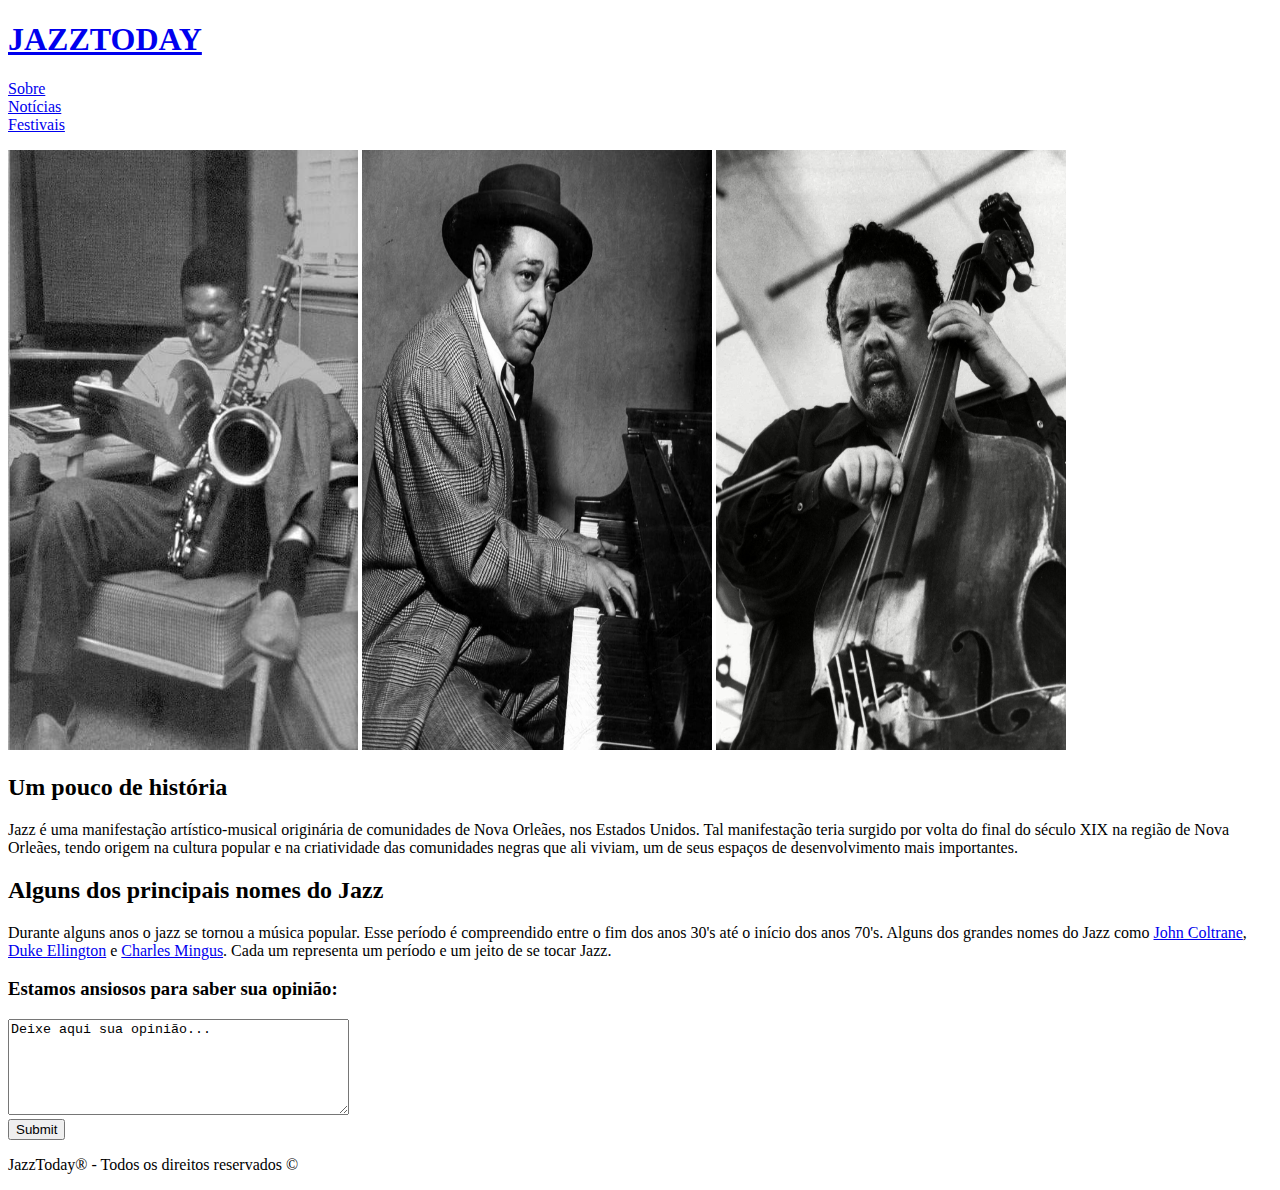
==== index.html @ 95969565 "All about jazz" ====
<!DOCTYPE html>
<html lang="pt-br">
    <head>
        <meta charset="utf-8">
        <meta http-equiv="X-UA-Compatible" content="IE=edge">
        <title>::JazzToday::</title>
        <meta name="description" content="">
        <meta name="viewport" content="width=device-width, initial-scale=1">
        <link rel="stylesheet" href="stylesheet.css">
    </head>    
    <body>
        <header>
            <a href="index.html"><h1>JAZZTODAY</h1></a>
            <div>   
                <a href="sobre.html">Sobre</a><br />
                <a href="noticias.html">Notícias</a><br />
                <a href="festivais.html">Festivais</a><br />
            </div>
        </header>
        <main>  
            <div>
                <p><img src="imagens/john.jpg" 
                    alt="John Coltrane" 
                    title="John Coltrane" width="350" height="600">
                    <img src="imagens/duke.jpg" alt="Duke Ellington"  
                    width="350" height="600" 
                    title="Duke Ellington">
                    <img src="imagens/mingus.jpg" alt="Charles Mingus" 
                    width="350" height="600"
                    title="Charles Mingus">
                </p>
            </div>
            <div>
                <article>
                    <h2>Um pouco de história</h2>
                        Jazz é uma manifestação artístico-musical 
                        originária de comunidades de Nova Orleães, 
                        nos Estados Unidos. Tal manifestação teria surgido 
                        por volta do final do século XIX na região
                        de Nova Orleães, tendo origem na cultura popular 
                        e na criatividade das comunidades negras que ali viviam, 
                        um de seus espaços de desenvolvimento mais importantes. 
                    </article>
                    <article>
                    <h2>Alguns dos principais nomes do Jazz</h2>
                        Durante alguns anos o jazz se tornou a música 
                        popular. Esse período é compreendido entre o fim
                        dos anos 30's até o início dos anos 70's. Alguns
                        dos grandes nomes do Jazz como <a href="https://pt.wikipedia.org/wiki/John_Coltrane">
                        John Coltrane</a>, <a href="https://pt.wikipedia.org/wiki/Duke_Ellington">
                        Duke Ellington</a> e <a href="https://pt.wikipedia.org/wiki/Charles_Mingus">
                        Charles Mingus</a>. Cada um representa um período e um jeito
                        de se tocar Jazz.
                    </article>
                </div>
        </main>
        <footer>
            <div>
                <form action="servidortest.org" method="GET">
                    <h3>Estamos ansiosos para saber sua opinião:</h3>
                    <textarea name="comentario" cols="40" rows="6">Deixe aqui sua opinião...</textarea><br />
                    <input type="submit" name="opniao" id="opniao">
                </form>
            </div>
            <div>
                <p>JazzToday&reg; - Todos os direitos reservados &copy; </p>
            </div>
        </footer>
    </body>
</html>
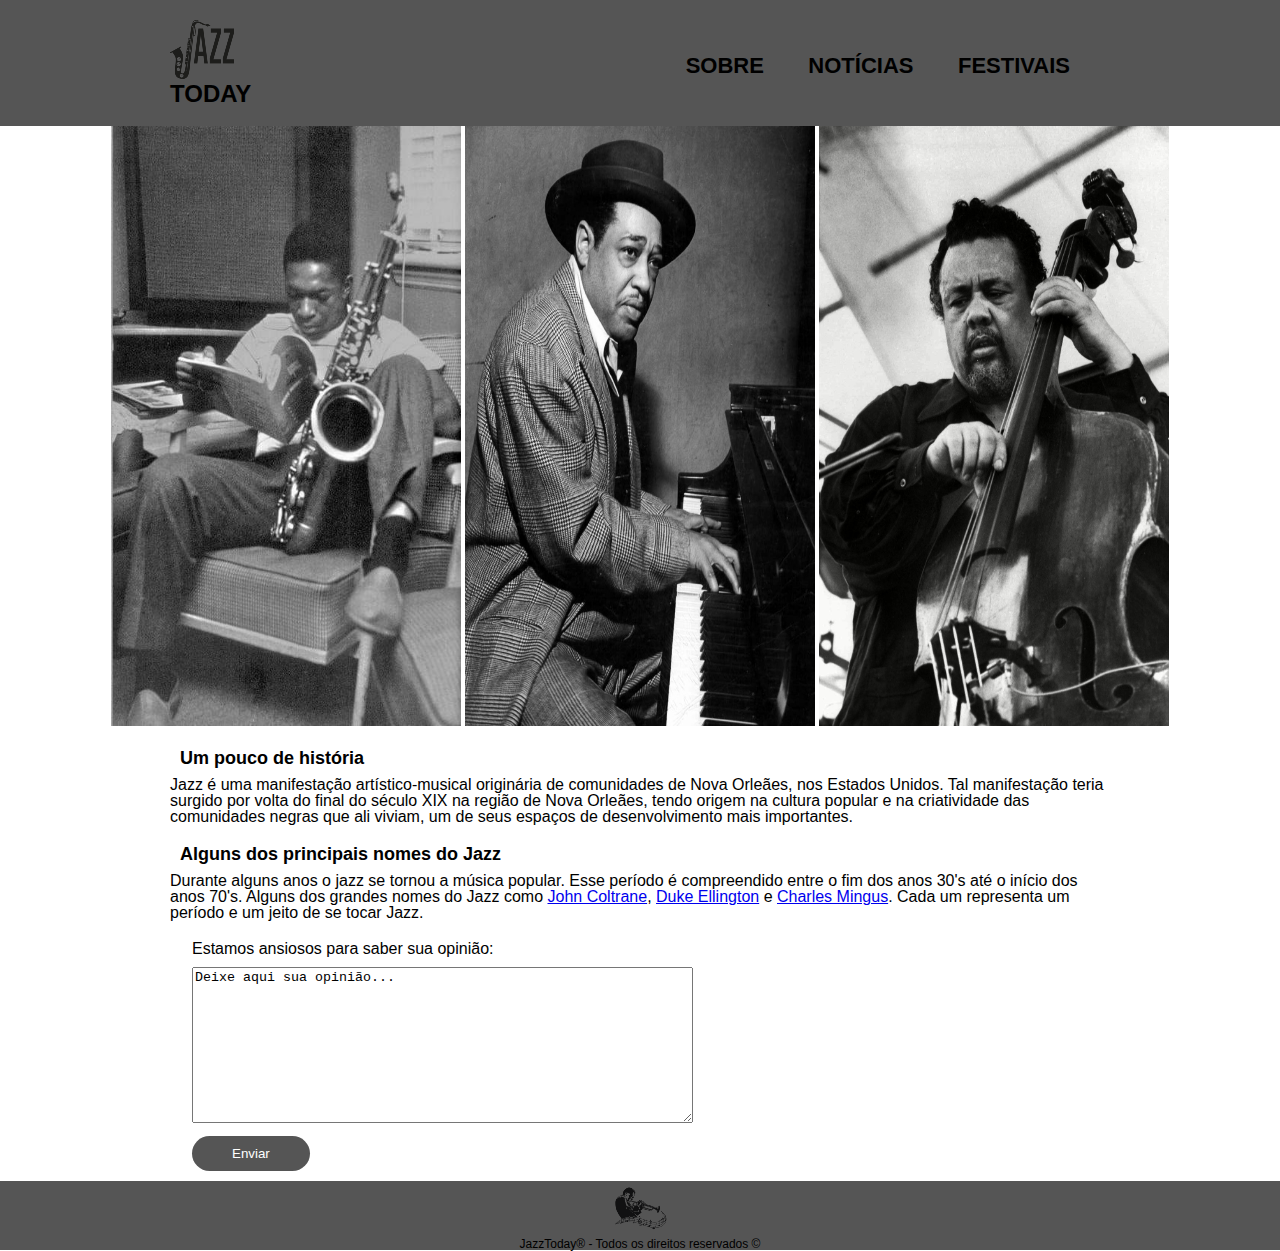
==== commit 1c7471ea: "Adciona estila as páginas index e sobre" ====
--- a/index.html
+++ b/index.html
@@ -2,33 +2,37 @@
 <html lang="pt-br">
     <head>
         <meta charset="utf-8">
-        <meta http-equiv="X-UA-Compatible" content="IE=edge">
         <title>::JazzToday::</title>
-        <meta name="description" content="">
-        <meta name="viewport" content="width=device-width, initial-scale=1">
-        <link rel="stylesheet" href="stylesheet.css">
+        <link rel="stylesheet" href="reset.css">
+        <link rel="stylesheet" href="style.css">
     </head>    
     <body>
         <header>
-            <a href="index.html"><h1>JAZZTODAY</h1></a>
-            <div>   
-                <a href="sobre.html">Sobre</a><br />
-                <a href="noticias.html">Notícias</a><br />
-                <a href="festivais.html">Festivais</a><br />
+            <div class="caixa">
+                <img src="imagens/logo.png" alt="Logo do site">
+                <h1>TODAY</h1>
+                <nav>   
+                    <ul>
+                        <li><a href="sobre.html">Sobre</a></li>
+                        <li><a href="noticias.html">Notícias</a></li>
+                        <li><a href="festivais.html">Festivais</a></li>
+                    </ul>
+                </nav>
             </div>
         </header>
         <main>  
-            <div>
-                <p><img src="imagens/john.jpg" 
+            <div class="painel-imagens">
+                    <img src="imagens/john.jpg" 
                     alt="John Coltrane" 
                     title="John Coltrane" width="350" height="600">
+                    
                     <img src="imagens/duke.jpg" alt="Duke Ellington"  
                     width="350" height="600" 
                     title="Duke Ellington">
+                    
                     <img src="imagens/mingus.jpg" alt="Charles Mingus" 
                     width="350" height="600"
                     title="Charles Mingus">
-                </p>
             </div>
             <div>
                 <article>
@@ -40,8 +44,8 @@
                         de Nova Orleães, tendo origem na cultura popular 
                         e na criatividade das comunidades negras que ali viviam, 
                         um de seus espaços de desenvolvimento mais importantes. 
-                    </article>
-                    <article>
+                </article>
+                <article>
                     <h2>Alguns dos principais nomes do Jazz</h2>
                         Durante alguns anos o jazz se tornou a música 
                         popular. Esse período é compreendido entre o fim
@@ -51,18 +55,19 @@
                         Duke Ellington</a> e <a href="https://pt.wikipedia.org/wiki/Charles_Mingus">
                         Charles Mingus</a>. Cada um representa um período e um jeito
                         de se tocar Jazz.
-                    </article>
-                </div>
+                </article>
+            </div>
+            <div class="caixa-mensagem">
+                <form action="servidortest.org" method="GET">
+                    <h3>Estamos ansiosos para saber sua opinião:</h3>
+                    <textarea name="comentario" cols="60" rows="10">Deixe aqui sua opinião...</textarea><br />
+                    <input type="submit" id="mensagem" value="Enviar" class="botao">
+                </form>
+            </div>
         </main>
         <footer>
-            <div>
-                <form action="servidortest.org" method="GET">
-                    <h3>Estamos ansiosos para saber sua opinião:</h3>
-                    <textarea name="comentario" cols="40" rows="6">Deixe aqui sua opinião...</textarea><br />
-                    <input type="submit" name="opniao" id="opniao">
-                </form>
-            </div>
-            <div>
+            <div class="caixa-footer">
+                <img src="imagens/footer-logo.png" alt="Logo do rodapé">
                 <p>JazzToday&reg; - Todos os direitos reservados &copy; </p>
             </div>
         </footer>
--- a/style.css
+++ b/style.css
@@ -0,0 +1,111 @@
+body {
+    font-family: Arial, Helvetica, sans-serif;
+}
+
+header {
+    background: #555555;
+    padding: 20px 0;
+}
+
+.caixa {
+    position: relative;
+    width: 940px;
+    margin: 0 auto;
+}
+
+h1 {
+    font-weight: bold;
+    font-size: 24px;
+}
+
+nav {
+    position: absolute;
+    top: 35px;
+    right: 40px;
+}
+
+nav li {
+    display: inline;
+    margin: 0 0 0 40px;
+}
+
+nav a {
+    font-weight: bold;
+    font-size: 22px;
+    text-transform: uppercase;
+    text-decoration: none;
+    color: #000000;
+
+}
+
+nav a:hover {
+    color: #C78C19;
+    text-decoration: underline;
+}
+
+main {
+    text-align: center;
+}
+
+main h2 {
+    font-size: 22px;
+    font-weight: bold;
+    padding: 20px 10px;
+}
+
+main p {
+    padding: 10px;
+    text-align: center;
+}
+
+.painel-imagens {
+    text-align: center;
+}
+article {
+    text-align: left;
+    margin: 0 auto;
+    position: relative;
+    width: 940px;
+}
+
+article h2 {
+    font-size: 18px;
+    font-weight: bold;
+    padding: 20px 10px 10px 10px;
+}
+
+.caixa-mensagem {
+    text-align: left;
+    margin-left: 15%;
+    padding: 10px 0;
+}
+
+h3 {
+    margin: 10px 0;
+}
+
+.botao {
+    padding: 10px 40px;
+    border-radius: 30px;
+    border: none;
+    color: white;
+    background: #555555;
+    margin-top: 10px;
+    cursor: pointer;
+}
+
+.botao:hover {
+    background: #000000;
+}
+
+footer {
+    background: #555555;
+    text-align: center;
+    color: #000000;
+    font-size: 12px;
+    width: 100%;
+}
+
+.caixa-footer img {
+    position: relative;
+}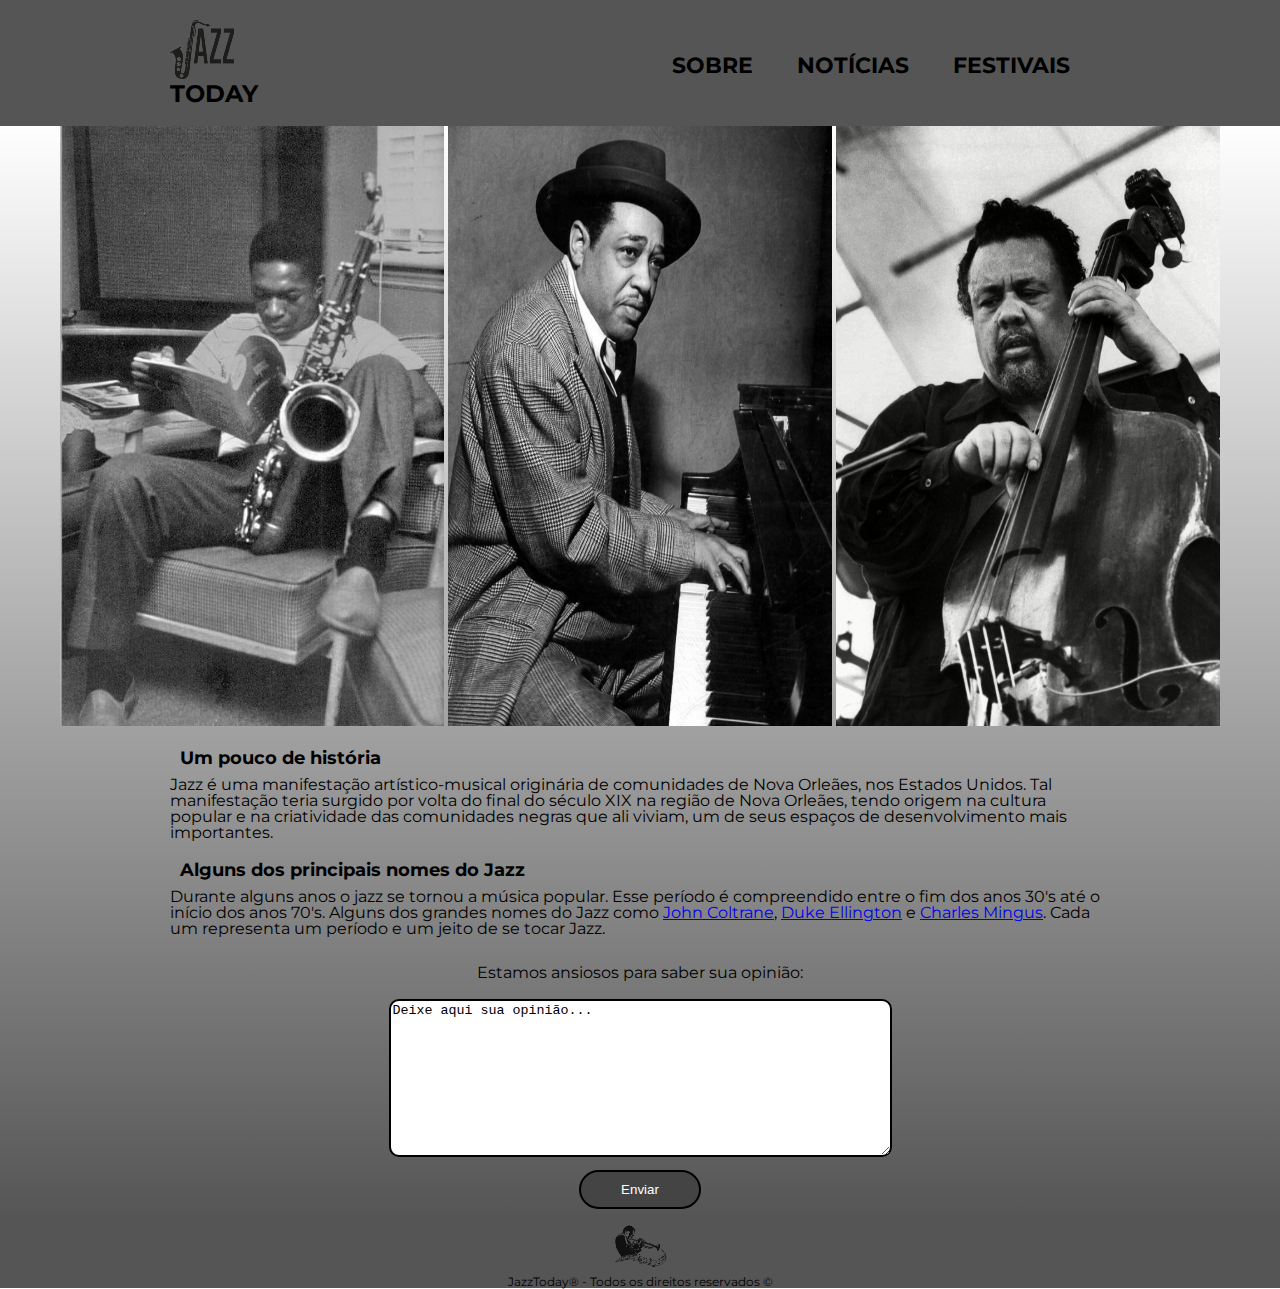
==== commit 54af7a8d: "Corrige estilo e organiza diretórios" ====
--- a/index.html
+++ b/index.html
@@ -2,14 +2,16 @@
 <html lang="pt-br">
     <head>
         <meta charset="utf-8">
+        <meta name="viewport" content="width=device-width, initial-scale=1.0">
         <title>::JazzToday::</title>
-        <link rel="stylesheet" href="reset.css">
-        <link rel="stylesheet" href="style.css">
+        <link rel="stylesheet" href="assets/reset.css">
+        <link rel="stylesheet" href="assets/style.css">
+        <link href="https://fonts.googleapis.com/css?family=Montserrat&display=swap" rel="stylesheet">
     </head>    
     <body>
         <header>
             <div class="caixa">
-                <img src="imagens/logo.png" alt="Logo do site">
+                <img src="assets/imagens/logo.png" alt="Logo do site">
                 <h1>TODAY</h1>
                 <nav>   
                     <ul>
@@ -22,19 +24,19 @@
         </header>
         <main>  
             <div class="painel-imagens">
-                    <img src="imagens/john.jpg" 
+                    <img src="assets/imagens/john.jpg" 
                     alt="John Coltrane" 
-                    title="John Coltrane" width="350" height="600">
+                    title="John Coltrane" width="30%" height="600">
                     
-                    <img src="imagens/duke.jpg" alt="Duke Ellington"  
-                    width="350" height="600" 
+                    <img src="assets/imagens/duke.jpg" alt="Duke Ellington"  
+                    width="30%" height="600" 
                     title="Duke Ellington">
                     
-                    <img src="imagens/mingus.jpg" alt="Charles Mingus" 
-                    width="350" height="600"
+                    <img src="assets/imagens/mingus.jpg" alt="Charles Mingus" 
+                    width="30%" height="600"
                     title="Charles Mingus">
             </div>
-            <div>
+            <div class="artigos">
                 <article>
                     <h2>Um pouco de história</h2>
                         Jazz é uma manifestação artístico-musical 
@@ -58,7 +60,7 @@
                 </article>
             </div>
             <div class="caixa-mensagem">
-                <form action="servidortest.org" method="GET">
+                <form>
                     <h3>Estamos ansiosos para saber sua opinião:</h3>
                     <textarea name="comentario" cols="60" rows="10">Deixe aqui sua opinião...</textarea><br />
                     <input type="submit" id="mensagem" value="Enviar" class="botao">
@@ -67,7 +69,7 @@
         </main>
         <footer>
             <div class="caixa-footer">
-                <img src="imagens/footer-logo.png" alt="Logo do rodapé">
+                <img src="assets/imagens/footer-logo.png" alt="Logo do rodapé">
                 <p>JazzToday&reg; - Todos os direitos reservados &copy; </p>
             </div>
         </footer>
--- a/assets/style.css
+++ b/assets/style.css
@@ -0,0 +1,136 @@
+body {
+	font-family: 'Montserrat', sans-serif;
+}
+
+
+header {
+    background: #555555;
+    padding: 20px 0;
+}
+
+.caixa {
+    position: relative;
+    width: 940px;
+    margin: 0 auto;
+}
+
+
+h1 {
+    font-weight: bold;
+    font-size: 24px;
+}
+
+nav {
+    position: absolute;
+    top: 35px;
+    right: 40px;
+    text-align: right;
+    width: 940px;
+}
+
+nav li {
+    display: inline;
+    margin: 0 0 0 40px;
+}
+
+nav a {
+    font-weight: bold;
+    font-size: 22px;
+    text-transform: uppercase;
+    text-decoration: none;
+    color: #000000;
+
+}
+
+nav a:hover {
+    color: #C78C19;
+    text-decoration: underline;
+}
+
+main {
+    text-align: center;
+    background: linear-gradient(#FEFEFE, #555555);
+}
+
+main h2 {
+    font-size: 22px;
+    font-weight: bold;
+    padding: 20px 10px;
+}
+
+main p {
+    padding: 10px;
+    text-align: center;
+}
+
+.painel-imagens {
+    display: inline-block;
+    width: "30%";
+    height: "600";
+    text-align: center;
+    width: 100%;
+}
+article {
+    text-align: left;
+    margin: 0 auto;
+    position: relative;
+    width: 940px;
+}
+
+article h2 {
+    font-size: 18px;
+    font-weight: bold;
+    padding: 20px 10px 10px 10px;
+}
+
+.caixa-mensagem {
+    text-align: center;
+    padding: 10px 0;
+}
+
+.caixa-mensagem textarea {
+    border: 2px solid black;
+    border-radius: 10px;
+}
+
+h3 {
+    margin: 18px 0;
+}
+
+.botao {
+    padding: 10px 40px;
+    border-radius: 30px;
+    border: none;
+    color: white;
+    background: #444444;
+    margin-top: 10px;
+    cursor: pointer;
+    border: 2px solid black;
+}
+
+.botao:hover {
+    background: #000000;
+}
+
+footer {
+    background: #555555;
+    text-align: center;
+    color: #000000;
+    font-size: 12px;
+    width: 100%;
+}
+
+.caixa-footer img {
+    position: relative;
+}
+
+/* css para as imagens do noticias.html */
+
+.div-noticias {
+    width: 100%;
+    margin-top: 30px;
+}
+
+.div-noticias p {
+    text-align: right;
+}